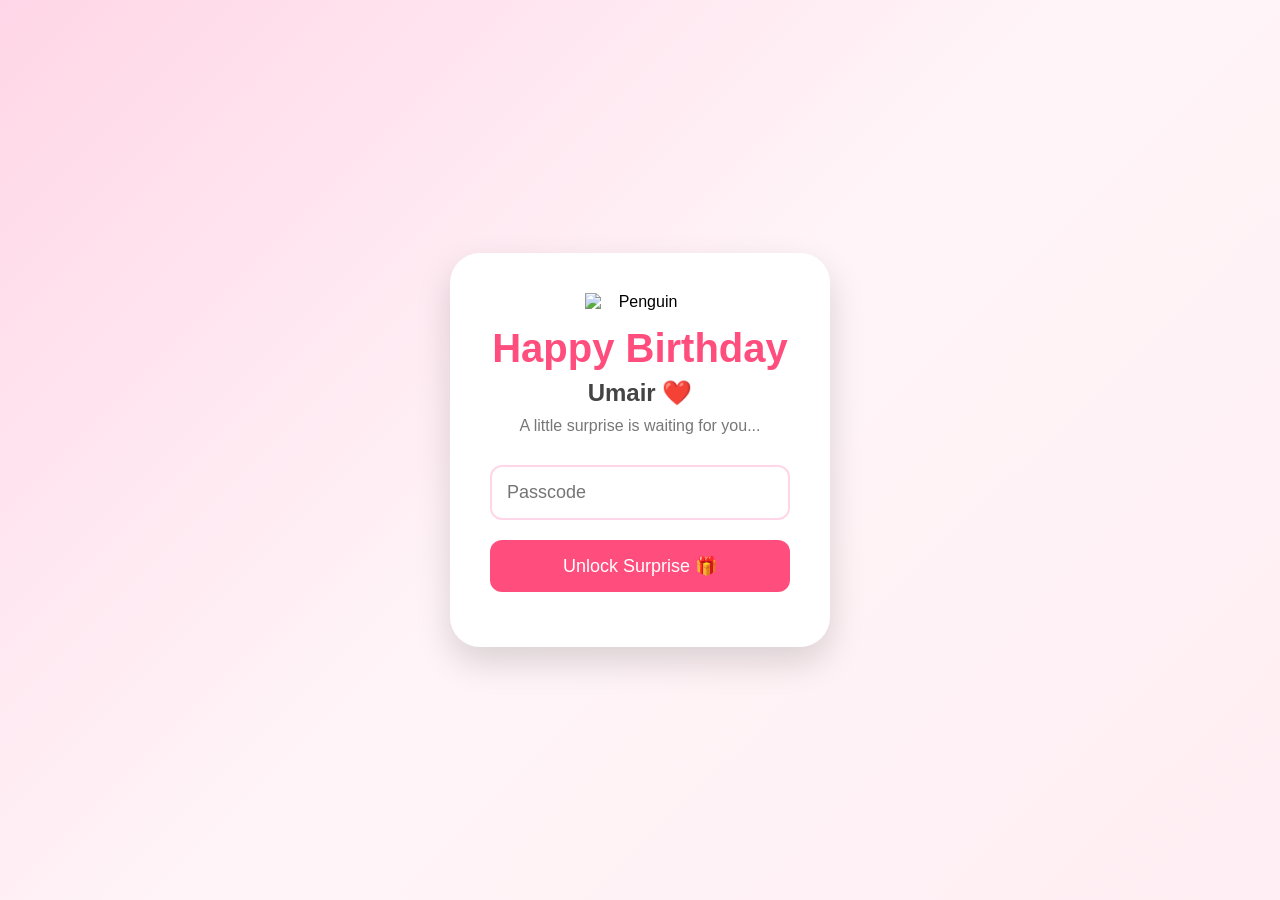
==== index.html @ 77087aab "Add files via upload" ====
<!DOCTYPE html>
<html lang="en">
<head>
<meta charset="UTF-8">
<meta name="viewport" content="width=device-width, initial-scale=1.0">
<title>Happy Birthday Umair ❤️</title>

<link rel="stylesheet" href="style.css">

</head>

<body>

<div class="background-hearts"></div>

<div class="card">

<div class="penguin">
<img src="images/penguin.png" alt="Penguin">
</div>

<h1>Happy Birthday</h1>

<h2>Umair ❤️</h2>

<p class="subtitle">
A little surprise is waiting for you...
</p>

<input
type="password"
id="pass"
maxlength="4"
placeholder="Passcode">

<button onclick="checkPass()">
Unlock Surprise 🎁
</button>

<p id="error"></p>

</div>

<script src="script.js"></script>

</body>

</html>
---- style.css ----
*{
    margin:0;
    padding:0;
    box-sizing:border-box;
    font-family:Arial, sans-serif;
}

body{
    height:100vh;
    display:flex;
    justify-content:center;
    align-items:center;
    background:linear-gradient(135deg,#ffd6e7,#fff5f8,#ffeef3);
    overflow:hidden;
}

/* Main Card */

.card{
    width:380px;
    background:white;
    padding:40px;
    border-radius:30px;
    text-align:center;
    box-shadow:0 15px 35px rgba(0,0,0,.15);
    animation:pop .8s;
    z-index:10;
}

@keyframes pop{

0%{
transform:scale(.5);
opacity:0;
}

100%{
transform:scale(1);
opacity:1;
}

}

/* Penguin */

.penguin{

display:flex;
justify-content:center;
margin-bottom:15px;

}

.penguin img{

width:110px;
animation:wave 2s infinite;

}

@keyframes wave{

0%{
transform:rotate(0deg);
}

25%{
transform:rotate(-8deg);
}

50%{
transform:rotate(8deg);
}

75%{
transform:rotate(-8deg);
}

100%{
transform:rotate(0deg);
}

}

/* Heading */

h1{

color:#ff4d7d;
font-size:40px;
margin-bottom:8px;

}

h2{

color:#444;
margin-bottom:10px;

}

.subtitle{

color:#777;
margin-bottom:20px;

}

/* Input */

input{

width:100%;
padding:15px;
border:2px solid #ffd6e7;
border-radius:12px;
font-size:18px;
outline:none;
margin-top:10px;
transition:.3s;

}

input:focus{

border-color:#ff4d7d;

}

/* Button */

button{

margin-top:20px;
width:100%;
padding:15px;
background:#ff4d7d;
color:white;
border:none;
border-radius:12px;
font-size:18px;
cursor:pointer;
transition:.3s;
animation:pulse 2s infinite;

}

button:hover{

background:#ff2d68;

}

@keyframes pulse{

0%{
transform:scale(1);
}

50%{
transform:scale(1.05);
}

100%{
transform:scale(1);
}

}

/* Error */

#error{

margin-top:15px;
color:red;
font-weight:bold;

}

/* Floating Hearts */

.heart{

position:fixed;
top:-50px;
font-size:22px;
pointer-events:none;
animation:fall linear forwards;

}

@keyframes fall{

0%{
transform:translateY(-100px);
opacity:1;
}

100%{
transform:translateY(110vh);
opacity:0;
}

}

/* Mobile */

@media(max-width:500px){

.card{

width:90%;
padding:30px;

}

h1{

font-size:32px;

}

.penguin img{

width:90px;

}

}
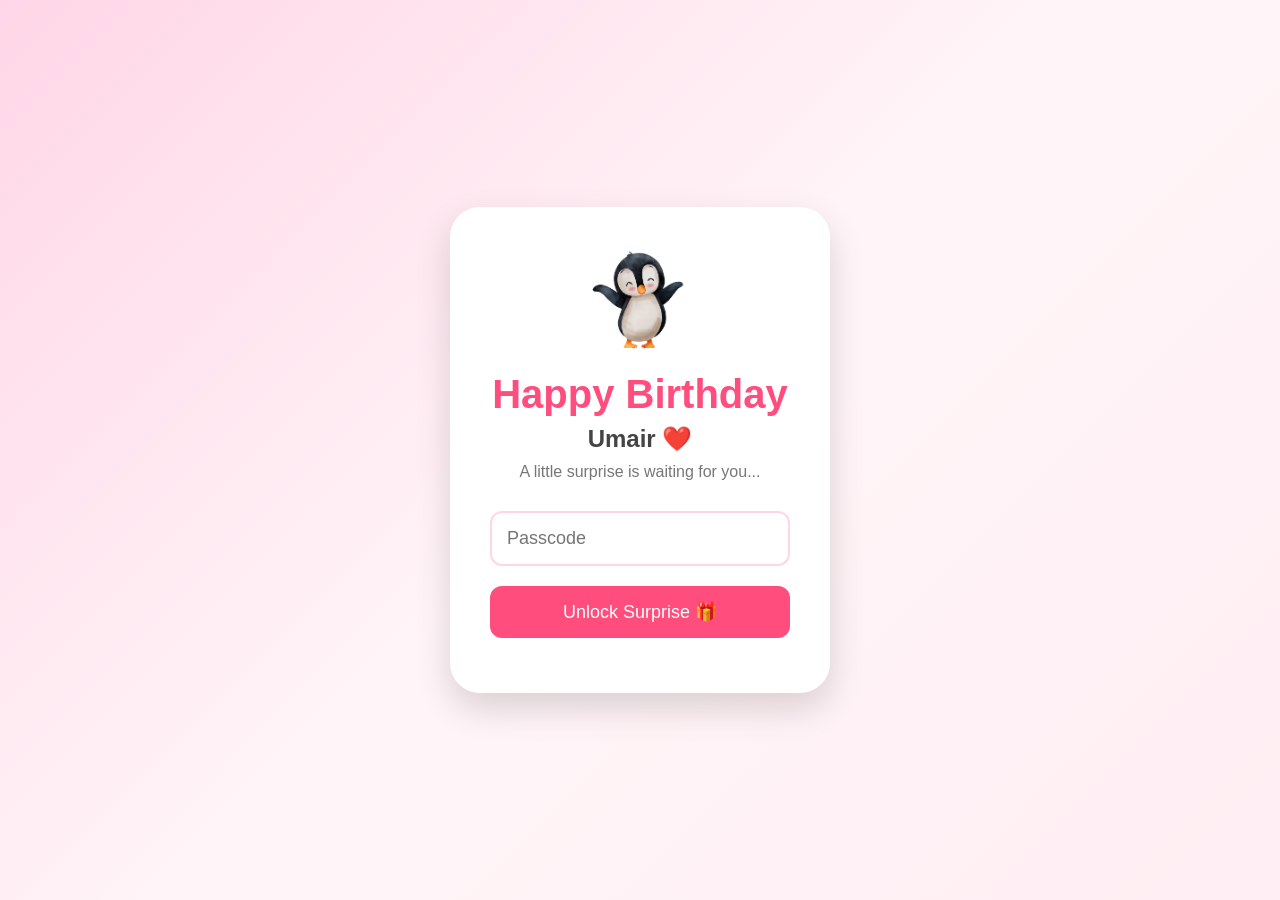
==== commit 5d161906: "Fix penguin image source in index.html Updated image source for the penguin image." ====
--- a/index.html
+++ b/index.html
@@ -16,7 +16,7 @@
 <div class="card">
 
 <div class="penguin">
-<img src="images/penguin.png" alt="Penguin">
+<img src="penguin.png" alt="Penguin">
 </div>
 
 <h1>Happy Birthday</h1>
@@ -45,4 +45,4 @@
 
 </body>
 
-</html>+</html>
